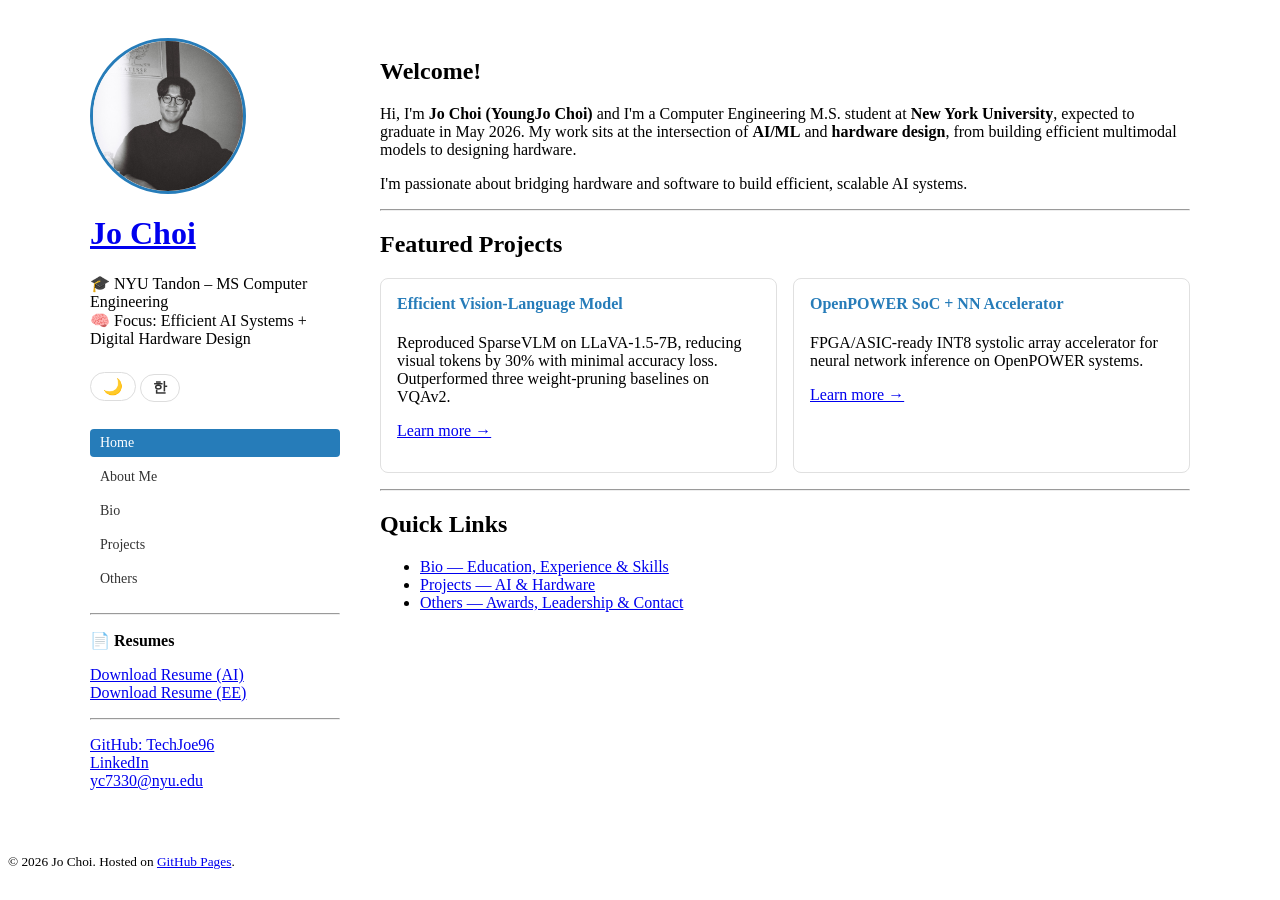
==== index.html @ 88637411 "Initial portfolio site" ====
<!DOCTYPE html>
<html lang="en-US">
<head>
  <meta charset="UTF-8">
  <meta http-equiv="X-UA-Compatible" content="IE=edge">
  <meta name="viewport" content="width=device-width, initial-scale=1">
  <title>Jo Choi — Home</title>
  <link rel="stylesheet" href="https://pages-themes.github.io/minimal/assets/css/style.css">
  <link rel="stylesheet" href="assets/css/custom.css">
</head>
<body>
  <div class="wrapper">
    <header>
      <img src="assets/img/profile.JPEG" alt="Jo Choi" class="profile-img"
           onerror="this.onerror=null; this.src='assets/img/profile.svg';">
      <h1><a href="index.html">Jo Choi</a></h1>
      <p data-i18n-html="sidebar.tagline">🎓 NYU Tandon – MS Computer Engineering<br>🧠 Focus: Efficient AI Systems + Digital Hardware Design</p>

      <button id="dark-mode-toggle" class="dark-toggle" title="Toggle dark mode">
        <span id="toggle-icon">🌙</span>
      </button>
      <button id="lang-toggle" class="lang-toggle" title="Toggle language">한</button>

      <nav class="site-nav">
        <a href="index.html" class="nav-link active" data-i18n="nav.home">Home</a>
        <a href="about.html" class="nav-link" data-i18n="nav.about">About Me</a>
        <a href="bio.html" class="nav-link" data-i18n="nav.bio">Bio</a>
        <a href="projects.html" class="nav-link" data-i18n="nav.projects">Projects</a>
        <a href="others.html" class="nav-link" data-i18n="nav.others">Others</a>
      </nav>

      <hr>

      <p class="view" style="font-weight: 600; margin-bottom: 4px;" data-i18n="sidebar.resumes">📄 Resumes</p>
      <p class="view">
        <a href="assets/docs/Jo_Choi_Resume_AI.pdf" target="_blank" data-i18n="sidebar.resume-ai">Download Resume (AI)</a><br>
        <a href="assets/docs/Jo_Choi_Resume_EE.pdf" target="_blank" data-i18n="sidebar.resume-ee">Download Resume (EE)</a>
      </p>

      <hr>

      <p class="view">
        <a href="https://github.com/TechJoe96">GitHub: TechJoe96</a><br>
        <a href="https://www.linkedin.com/in/youngjo-choi-477787263/">LinkedIn</a><br>
        <a href="mailto:yc7330@nyu.edu">yc7330@nyu.edu</a>
      </p>
    </header>

    <section>
      <h1 data-i18n="index.welcome">Welcome!</h1>

      <p data-i18n-html="index.intro">Hi, I'm <strong>Jo Choi (YoungJo Choi)</strong>
        and I'm a Computer Engineering M.S. student at <strong>New York University</strong>, expected to graduate in May 2026.
        My work sits at the intersection of <strong>AI/ML</strong> and <strong>hardware design</strong>,
        from building efficient multimodal models to designing hardware.</p>

      <p data-i18n-html="index.passion">I'm passionate about bridging hardware and software to build efficient, scalable AI systems.</p>

      <hr>

      <h2 data-i18n="index.featured">Featured Projects</h2>

      <div class="featured-grid">
        <div class="featured-item">
          <h4 data-i18n="index.feat-vlm-title">Efficient Vision-Language Model</h4>
          <p data-i18n="index.feat-vlm-desc">Reproduced SparseVLM on LLaVA-1.5-7B, reducing visual tokens by 30% with minimal accuracy loss. Outperformed three weight-pruning baselines on VQAv2.</p>
          <p><a href="projects.html" data-i18n="index.learn-more">Learn more →</a></p>
        </div>
        <div class="featured-item">
          <h4 data-i18n="index.feat-soc-title">OpenPOWER SoC + NN Accelerator</h4>
          <p data-i18n="index.feat-soc-desc">FPGA/ASIC-ready INT8 systolic array accelerator for neural network inference on OpenPOWER systems.</p>
          <p><a href="projects.html" data-i18n="index.learn-more">Learn more →</a></p>
        </div>
      </div>

      <hr>

      <h2 data-i18n="index.quick-links">Quick Links</h2>
      <ul>
        <li><a href="bio.html" data-i18n="index.link-bio">Bio — Education, Experience &amp; Skills</a></li>
        <li><a href="projects.html" data-i18n="index.link-projects">Projects — AI &amp; Hardware</a></li>
        <li><a href="others.html" data-i18n="index.link-others">Others — Awards, Leadership &amp; Contact</a></li>
      </ul>
    </section>
  </div>

  <footer>
    <p><small data-i18n-html="footer">&copy; 2026 Jo Choi. Hosted on <a href="https://pages.github.com">GitHub Pages</a>.</small></p>
  </footer>

  <script src="assets/js/main.js"></script>
  <script src="assets/js/lang.js"></script>
</body>
</html>
---- assets/css/custom.css ----
/* Profile image */
.profile-img {
  width: 150px;
  height: 150px;
  border-radius: 50%;
  object-fit: cover;
  border: 3px solid #267CB9;
  margin-bottom: 12px;
  display: block;
}

body.dark-mode .profile-img {
  border-color: #64b5f6;
}

/* Navigation */
.site-nav {
  margin: 20px 0;
  display: flex;
  flex-direction: column;
  gap: 6px;
}

.nav-link {
  display: block;
  padding: 6px 10px;
  color: #333;
  text-decoration: none;
  border-radius: 4px;
  font-size: 14px;
  font-weight: 500;
  transition: background 0.2s, color 0.2s;
}

.nav-link:hover {
  background: #f0f0f0;
  color: #267CB9;
}

.nav-link.active {
  background: #267CB9;
  color: #fff;
}

/* Section styling */
.section-block {
  margin-bottom: 30px;
}

.section-block h2 {
  border-bottom: 2px solid #267CB9;
  padding-bottom: 6px;
  margin-bottom: 16px;
}

/* Timeline items */
.timeline-item {
  margin-bottom: 20px;
  padding-left: 16px;
  border-left: 3px solid #ddd;
}

.timeline-item:hover {
  border-left-color: #267CB9;
}

.timeline-item h3 {
  margin-bottom: 2px;
  font-size: 16px;
}

.timeline-item .date {
  color: #777;
  font-size: 13px;
  margin-bottom: 6px;
}

.timeline-item p, .timeline-item ul {
  font-size: 14px;
}

/* Project cards */
.project-card {
  border: 1px solid #e0e0e0;
  border-radius: 8px;
  padding: 20px;
  margin-bottom: 20px;
  transition: box-shadow 0.2s;
}

.project-card:hover {
  box-shadow: 0 2px 12px rgba(0,0,0,0.1);
}

.project-card h3 {
  margin-top: 0;
  color: #333;
}

.project-card h3 a {
  color: #267CB9;
  text-decoration: none;
}

.project-card h3 a:hover {
  text-decoration: underline;
}

.project-card .course-link {
  display: inline-block;
  margin-bottom: 6px;
  font-size: 12px;
}

/* GitHub repo button style */
.repo-btn {
  display: inline-block;
  padding: 4px 12px;
  font-size: 13px;
  color: #fff;
  background-color: #333;
  border-radius: 5px;
  text-decoration: none;
  margin-bottom: 8px;
  transition: background-color 0.2s;
}
.repo-btn:hover {
  background-color: #555;
  color: #fff;
  text-decoration: none;
}
body.dark-mode .repo-btn {
  background-color: #555;
  color: #e0e0e0;
}
body.dark-mode .repo-btn:hover {
  background-color: #777;
}
td .repo-btn {
  margin-top: 4px;
  font-size: 11px;
  padding: 2px 8px;
}

.project-meta {
  font-size: 14px;
  margin-bottom: 10px;
}

.meta-row {
  display: flex;
  align-items: baseline;
  gap: 8px;
  padding: 2px 0;
  color: #555;
}

.meta-label {
  font-size: 12px;
  font-weight: 600;
  color: #888;
  min-width: 60px;
  text-transform: uppercase;
  letter-spacing: 0.5px;
}

body.dark-mode .meta-row {
  color: #bbb;
}

body.dark-mode .meta-label {
  color: #777;
}

.project-card .tech-stack {
  margin-top: 10px;
}

.tag {
  display: inline-block;
  background: #e8f4fd;
  color: #267CB9;
  padding: 2px 8px;
  border-radius: 12px;
  font-size: 12px;
  margin: 2px 4px 2px 0;
}

/* Skills grid */
.skills-grid {
  display: grid;
  grid-template-columns: 1fr 1fr;
  gap: 16px;
  margin-bottom: 24px;
}

.skill-category h4 {
  margin-bottom: 6px;
  color: #444;
}

.skill-category p {
  font-size: 13px;
  color: #333;
}

.skill-category p a {
  color: #267CB9;
  text-decoration: none;
  font-weight: 500;
}

.skill-category p a:hover {
  text-decoration: underline;
}

/* Featured section on home */
.featured-grid {
  display: grid;
  grid-template-columns: 1fr 1fr;
  gap: 16px;
  margin: 16px 0;
}

.featured-item {
  border: 1px solid #e0e0e0;
  border-radius: 8px;
  padding: 16px;
}

.featured-item h4 {
  margin-top: 0;
  color: #267CB9;
}

/* Courses table */
.courses-table {
  width: 100%;
  border-collapse: collapse;
  margin: 12px 0;
  font-size: 14px;
}

.courses-table th, .courses-table td {
  border: 1px solid #e0e0e0;
  padding: 8px 12px;
  text-align: left;
}

.courses-table th {
  background: #267CB9;
  color: #fff;
}

.courses-table tr:nth-child(even) {
  background: #f9f9f9;
}

/* Course project links */
.course-link {
  font-size: 11px;
  color: #267CB9;
  text-decoration: none;
  font-weight: 500;
  opacity: 0.7;
  transition: opacity 0.2s;
}

.course-link:hover {
  opacity: 1;
  text-decoration: underline;
}

/* Project detail clickable title */
.project-detail-link {
  color: #267CB9;
  text-decoration: none;
  font-size: inherit;
  font-weight: inherit;
}
h3 .project-detail-link {
  cursor: pointer;
}
.project-detail-link:hover {
  opacity: 0.7;
}
body.dark-mode .project-detail-link {
  color: #64b5f6;
}

/* Clickable course detail link */
.course-detail-link {
  color: #267CB9;
  text-decoration: none;
  cursor: pointer;
  border-bottom: none;
}
.course-detail-link:hover {
  text-decoration: none;
  opacity: 0.7;
}
body.dark-mode .course-detail-link {
  color: #64b5f6;
  border-bottom-color: #64b5f6;
}

/* Course modal content */
.course-modal-content {
  max-width: 500px;
}
.course-modal-content p {
  font-size: 14px;
  line-height: 1.6;
  color: #444;
  margin-top: 12px;
}
body.dark-mode .course-modal-content p {
  color: #ddd;
}
.course-modal-img {
  max-width: 100%;
  border-radius: 8px;
  margin-top: 12px;
}

body.dark-mode .course-link {
  color: #64b5f6;
}

/* Language toggle button */
.lang-toggle {
  background: none;
  border: 1px solid #ddd;
  border-radius: 20px;
  padding: 4px 12px;
  cursor: pointer;
  font-size: 14px;
  font-weight: 600;
  margin: 4px 0;
  transition: background 0.2s, border-color 0.2s;
  color: #333;
}
.lang-toggle:hover {
  background: #f0f0f0;
}
body.dark-mode .lang-toggle {
  border-color: #555;
  color: #e0e0e0;
}
body.dark-mode .lang-toggle:hover {
  background: #2a2a4a;
}

/* Dark mode toggle button */
.dark-toggle {
  background: none;
  border: 1px solid #ddd;
  border-radius: 20px;
  padding: 4px 12px;
  cursor: pointer;
  font-size: 16px;
  margin: 8px 0;
  transition: background 0.2s, border-color 0.2s;
}

.dark-toggle:hover {
  background: #f0f0f0;
}

/* ========== DARK MODE ========== */
body.dark-mode {
  background-color: #1a1a2e;
  color: #e0e0e0;
}

body.dark-mode .wrapper header h1 a,
body.dark-mode h1, body.dark-mode h2, body.dark-mode h3, body.dark-mode h4 {
  color: #e0e0e0;
}

body.dark-mode .wrapper header p {
  color: #aaa;
}

body.dark-mode p, body.dark-mode li, body.dark-mode strong, body.dark-mode b,
body.dark-mode span, body.dark-mode td, body.dark-mode th {
  color: #e0e0e0;
}

body.dark-mode a {
  color: #64b5f6;
}

body.dark-mode hr {
  border-color: #333;
}

body.dark-mode .nav-link {
  color: #ccc;
}

body.dark-mode .nav-link:hover {
  background: #2a2a4a;
  color: #64b5f6;
}

body.dark-mode .nav-link.active {
  background: #1565c0;
  color: #fff;
}

body.dark-mode .dark-toggle {
  border-color: #555;
  color: #e0e0e0;
}

body.dark-mode .dark-toggle:hover {
  background: #2a2a4a;
}

body.dark-mode .project-card {
  border-color: #333;
  background: #16213e;
}

body.dark-mode .project-card:hover {
  box-shadow: 0 2px 12px rgba(0,0,0,0.4);
}

body.dark-mode .project-card h3 {
  color: #e0e0e0;
}

body.dark-mode .project-card h3 a {
  color: #64b5f6;
}

body.dark-mode .tag {
  background: #1a3a5c;
  color: #64b5f6;
}

body.dark-mode .timeline-item {
  border-left-color: #444;
}

body.dark-mode .timeline-item:hover {
  border-left-color: #64b5f6;
}

body.dark-mode .timeline-item .date {
  color: #999;
}

body.dark-mode .featured-item {
  border-color: #333;
  background: #16213e;
}

body.dark-mode .featured-item h4 {
  color: #64b5f6;
}

body.dark-mode .skill-category h4 {
  color: #bbb;
}

body.dark-mode .skill-category p {
  color: #ccc;
}

body.dark-mode .skill-category p a {
  color: #64b5f6;
}

body.dark-mode .section-block h2 {
  border-bottom-color: #1565c0;
}

body.dark-mode .courses-table th {
  background: #1565c0;
}

body.dark-mode .courses-table td {
  border-color: #333;
}

body.dark-mode .courses-table tr:nth-child(even) {
  background: #16213e;
}

body.dark-mode footer small, body.dark-mode footer a {
  color: #777;
}

/* Collapsible coursework */
.collapsible-course {
  margin-bottom: 12px;
  border: 1px solid #e0e0e0;
  border-radius: 8px;
  overflow: hidden;
}

.collapsible-course summary {
  padding: 12px 16px;
  font-size: 16px;
  font-weight: 600;
  cursor: pointer;
  background: #f6f8fa;
  color: #267CB9;
  list-style: none;
  display: flex;
  align-items: center;
  gap: 8px;
}

.collapsible-course summary::-webkit-details-marker {
  display: none;
}

.collapsible-course summary::before {
  content: "▸";
  font-size: 14px;
  transition: transform 0.2s;
}

.collapsible-course[open] summary::before {
  transform: rotate(90deg);
}

.collapsible-course summary:hover {
  background: #eef3f8;
}

.collapsible-course .courses-table {
  margin: 0;
  border-top: 1px solid #e0e0e0;
}

/* Skill grouped sub-tables */
.skill-subtables {
  padding: 8px 16px 12px;
}
.skill-group-title {
  font-size: 13px;
  font-weight: 700;
  text-transform: uppercase;
  letter-spacing: 0.5px;
  color: #555;
  margin: 14px 0 6px;
  padding-bottom: 4px;
  border-bottom: 1px solid #e0e0e0;
}
.skill-subtables table {
  width: 100%;
  margin: 0 0 4px;
  border-collapse: collapse;
}
.skill-subtables table td {
  padding: 4px 8px;
  font-size: 13px;
  border: none;
}
.skill-subtables table td:first-child {
  font-weight: 600;
  color: #333;
  white-space: nowrap;
  width: 160px;
}
.skill-subtables table td:last-child {
  color: #555;
}
body.dark-mode .skill-group-title {
  color: #aaa;
  border-bottom-color: #333;
}
body.dark-mode .skill-subtables table td:first-child {
  color: #e0e0e0;
}
body.dark-mode .skill-subtables table td:last-child {
  color: #bbb;
}

/* Nested collapsible sub-groups */
.collapsible-nested {
  margin: 6px 0;
  border: 1px solid #e8e8e8;
  border-radius: 6px;
  overflow: hidden;
}
.collapsible-nested summary {
  padding: 8px 12px;
  font-size: 13px;
  font-weight: 700;
  text-transform: uppercase;
  letter-spacing: 0.5px;
  color: #555;
  cursor: pointer;
  background: #fafafa;
  list-style: none;
  display: flex;
  align-items: center;
  gap: 6px;
}
.collapsible-nested summary::-webkit-details-marker {
  display: none;
}
.collapsible-nested summary::before {
  content: "▸";
  font-size: 12px;
  transition: transform 0.2s;
}
.collapsible-nested[open] summary::before {
  transform: rotate(90deg);
}
.collapsible-nested summary:hover {
  background: #f0f0f0;
}
.collapsible-nested table {
  border-top: 1px solid #e8e8e8;
}
body.dark-mode .collapsible-nested {
  border-color: #333;
}
body.dark-mode .collapsible-nested summary {
  background: #1a2a3a;
  color: #aaa;
}
body.dark-mode .collapsible-nested summary:hover {
  background: #1e3348;
}
body.dark-mode .collapsible-nested table {
  border-top-color: #333;
}

body.dark-mode .collapsible-course {
  border-color: #333;
}

body.dark-mode .collapsible-course summary {
  background: #16213e;
  color: #64b5f6;
}

body.dark-mode .collapsible-course summary:hover {
  background: #1a3a5c;
}

body.dark-mode .collapsible-course .courses-table {
  border-top-color: #333;
}

/* Table of contents */
.toc {
  display: flex;
  flex-direction: column;
  gap: 0;
  margin: 16px 0 24px;
  border: 1px solid #e0e0e0;
  border-radius: 8px;
  overflow: hidden;
}

.toc a {
  display: flex;
  align-items: center;
  gap: 10px;
  padding: 12px 16px;
  font-weight: 600;
  font-size: 15px;
  color: #267CB9;
  text-decoration: none;
  border-bottom: 1px solid #e0e0e0;
  transition: background 0.2s;
}

.toc a:last-child {
  border-bottom: none;
}

.toc a::before {
  content: "▹";
  font-size: 14px;
  color: #267CB9;
}

.toc a:hover {
  background: #f0f7ff;
}

body.dark-mode .toc {
  border-color: #333;
}

body.dark-mode .toc a {
  color: #64b5f6;
  border-bottom-color: #333;
}

body.dark-mode .toc a::before {
  color: #64b5f6;
}

body.dark-mode .toc a:hover {
  background: #1a3a5c;
}

/* Wrapper layout override — add gap between sidebar and content */
.wrapper {
  display: flex !important;
  gap: 40px;
  max-width: 1100px;
  margin: 0 auto;
  padding: 30px 20px;
}

.wrapper header {
  flex: 0 0 250px;
  max-width: 250px;
  width: 250px !important;
  float: none !important;
  position: static !important;
}

.wrapper section {
  flex: 1;
  min-width: 0;
  width: auto !important;
  float: none !important;
  max-width: none !important;
}

/* Fun quote */
.fun-quote {
  border-left: 4px solid #267CB9;
  background: #f6f8fa;
  padding: 16px 20px;
  margin: 16px 0;
  font-style: italic;
  font-size: 15px;
  color: #444;
  border-radius: 0 8px 8px 0;
}
body.dark-mode .fun-quote {
  background: #16213e;
  border-left-color: #64b5f6;
  color: #ddd;
}

/* Travel timeline */
.travel-timeline-container {
  max-height: 500px;
  overflow-y: auto;
  border: 1px solid #e0e0e0;
  border-radius: 8px;
  padding: 20px 16px;
  margin: 16px 0;
}
body.dark-mode .travel-timeline-container {
  border-color: #333;
}
.travel-timeline {
  position: relative;
  padding-left: 24px;
}
.travel-timeline::before {
  content: "";
  position: absolute;
  left: 8px;
  top: 0;
  bottom: 0;
  width: 2px;
  background: #267CB9;
}
body.dark-mode .travel-timeline::before {
  background: #64b5f6;
}
.travel-item {
  position: relative;
  padding: 10px 0 10px 20px;
  transition: background 0.2s;
  border-radius: 6px;
  margin-left: -8px;
  padding-left: 28px;
}
.travel-item[data-trip]:hover {
  background: #f0f7ff;
}
body.dark-mode .travel-item[data-trip]:hover {
  background: #1a3a5c;
}
.travel-dot {
  position: absolute;
  left: 0;
  top: 16px;
  width: 10px;
  height: 10px;
  background: #267CB9;
  border-radius: 50%;
  border: 2px solid #fff;
  z-index: 1;
}
body.dark-mode .travel-dot {
  background: #64b5f6;
  border-color: #0d1b2a;
}
.milestone-dot {
  width: 14px;
  height: 14px;
  background: #e74c3c;
  top: 14px;
  left: -2px;
}
body.dark-mode .milestone-dot {
  background: #ff6b6b;
}
.travel-date {
  font-size: 12px;
  font-weight: 700;
  color: #888;
  text-transform: uppercase;
  letter-spacing: 0.5px;
}
.travel-location {
  font-size: 14px;
  font-weight: 600;
  color: #333;
  margin-top: 2px;
}
body.dark-mode .travel-location {
  color: #e0e0e0;
}
.travel-milestone .travel-location {
  color: #e74c3c;
  font-weight: 700;
}
body.dark-mode .travel-milestone .travel-location {
  color: #ff6b6b;
}
.travel-hint {
  font-size: 12px;
  color: #999;
  margin-top: 8px;
}

/* Travel modal */
.travel-modal {
  position: fixed;
  top: 0; left: 0; right: 0; bottom: 0;
  background: rgba(0,0,0,0.6);
  z-index: 1000;
  display: flex;
  align-items: center;
  justify-content: center;
}
.travel-modal-content {
  background: #fff;
  border-radius: 12px;
  padding: 24px;
  max-width: 600px;
  width: 90%;
  max-height: 80vh;
  overflow-y: auto;
  position: relative;
  display: flex;
  flex-direction: column;
}
.modal-slideshow {
  flex: 1;
  min-height: 0;
  overflow-y: auto;
}
#spotify-player {
  flex-shrink: 0;
  margin-top: 10px;
}
body.dark-mode .travel-modal-content {
  background: #1a1a2e;
  color: #e0e0e0;
}
.travel-modal-close {
  position: absolute;
  top: 12px;
  right: 16px;
  font-size: 24px;
  cursor: pointer;
  color: #888;
  line-height: 1;
}
.travel-modal-close:hover {
  color: #333;
}
body.dark-mode .travel-modal-close:hover {
  color: #fff;
}
.modal-placeholder {
  text-align: center;
  color: #999;
  padding: 40px 20px;
  font-size: 14px;
}
.modal-placeholder code {
  background: #f0f0f0;
  padding: 2px 6px;
  border-radius: 4px;
  font-size: 12px;
}
body.dark-mode .modal-placeholder code {
  background: #333;
}

/* Slideshow */
.slideshow-wrapper {
  position: relative;
  display: flex;
  align-items: center;
  justify-content: center;
  min-height: 200px;
}
.slideshow-img {
  max-width: 100%;
  max-height: 60vh;
  border-radius: 8px;
  object-fit: contain;
}
.slide-btn {
  position: absolute;
  top: 50%;
  transform: translateY(-50%);
  background: rgba(0,0,0,0.5);
  color: #fff;
  border: none;
  font-size: 24px;
  padding: 8px 14px;
  cursor: pointer;
  border-radius: 4px;
  z-index: 2;
}
.slide-btn:hover {
  background: rgba(0,0,0,0.8);
}
.slide-prev { left: 8px; }
.slide-next { right: 8px; }
.slide-counter {
  text-align: center;
  font-size: 13px;
  color: #888;
  margin-top: 8px;
}

/* Responsive */
@media (max-width: 767px) {
  .skills-grid, .featured-grid {
    grid-template-columns: 1fr;
  }
  .wrapper {
    flex-direction: column;
    gap: 20px;
    padding: 20px 15px;
  }
  .wrapper header {
    flex: none;
    max-width: 100%;
    width: 100% !important;
  }
}
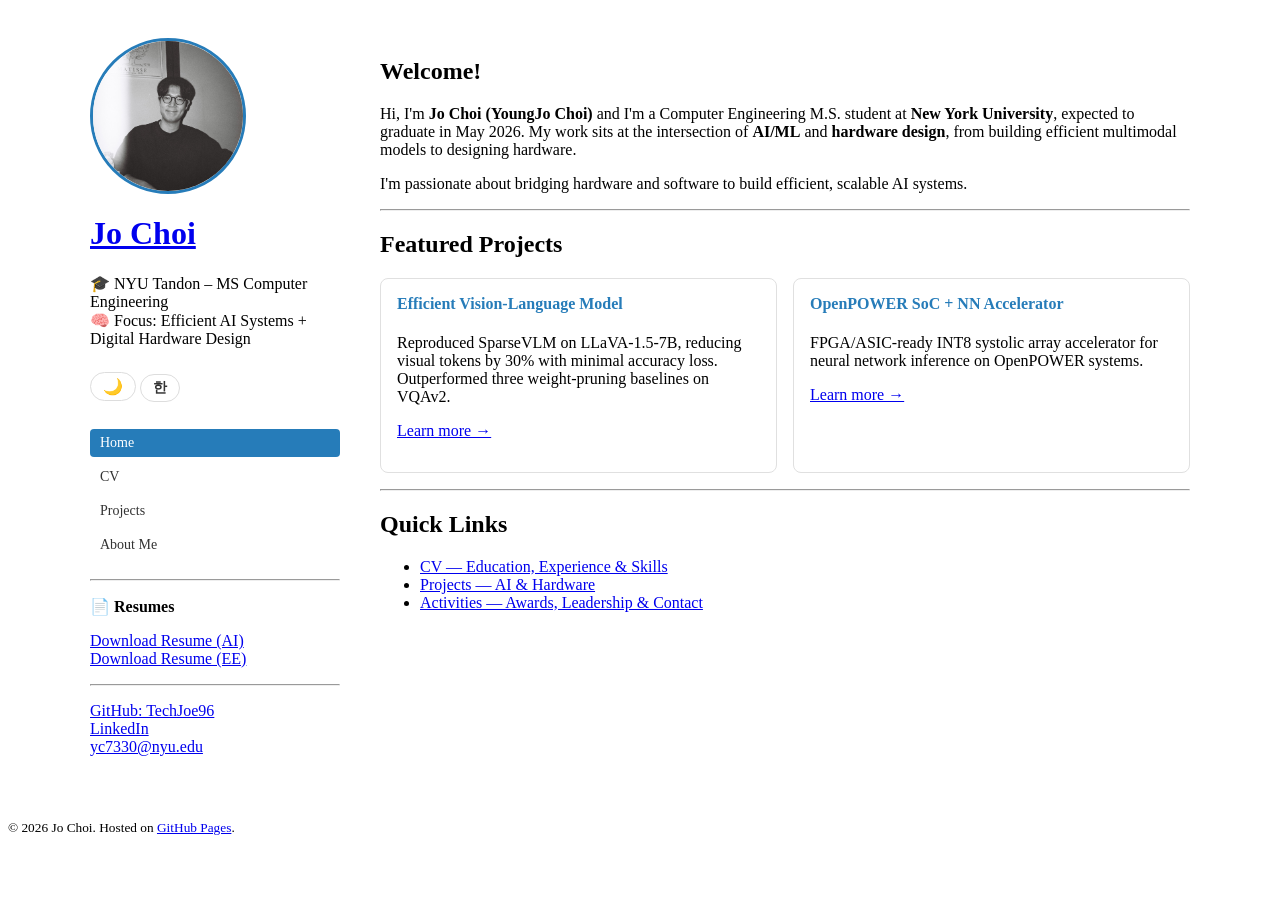
==== commit 72f5e5f7: "update" ====
--- a/index.html
+++ b/index.html
@@ -1,6 +1,14 @@
 <!DOCTYPE html>
 <html lang="en-US">
 <head>
+  <!-- Google tag (gtag.js) -->
+  <script async src="https://www.googletagmanager.com/gtag/js?id=G-R84Y4G854X"></script>
+  <script>
+    window.dataLayer = window.dataLayer || [];
+    function gtag(){dataLayer.push(arguments);}
+    gtag('js', new Date());
+    gtag('config', 'G-R84Y4G854X');
+  </script>
   <meta charset="UTF-8">
   <meta http-equiv="X-UA-Compatible" content="IE=edge">
   <meta name="viewport" content="width=device-width, initial-scale=1">
@@ -23,10 +31,9 @@
 
       <nav class="site-nav">
         <a href="index.html" class="nav-link active" data-i18n="nav.home">Home</a>
+        <a href="bio.html" class="nav-link" data-i18n="nav.bio">CV</a>
+        <a href="projects.html" class="nav-link" data-i18n="nav.projects">Projects</a>
         <a href="about.html" class="nav-link" data-i18n="nav.about">About Me</a>
-        <a href="bio.html" class="nav-link" data-i18n="nav.bio">Bio</a>
-        <a href="projects.html" class="nav-link" data-i18n="nav.projects">Projects</a>
-        <a href="others.html" class="nav-link" data-i18n="nav.others">Others</a>
       </nav>
 
       <hr>
@@ -79,7 +86,7 @@
       <ul>
         <li><a href="bio.html" data-i18n="index.link-bio">Bio — Education, Experience &amp; Skills</a></li>
         <li><a href="projects.html" data-i18n="index.link-projects">Projects — AI &amp; Hardware</a></li>
-        <li><a href="others.html" data-i18n="index.link-others">Others — Awards, Leadership &amp; Contact</a></li>
+        <li><a href="bio.html#activities" data-i18n="index.link-others">Activities — Awards, Leadership &amp; Contact</a></li>
       </ul>
     </section>
   </div>
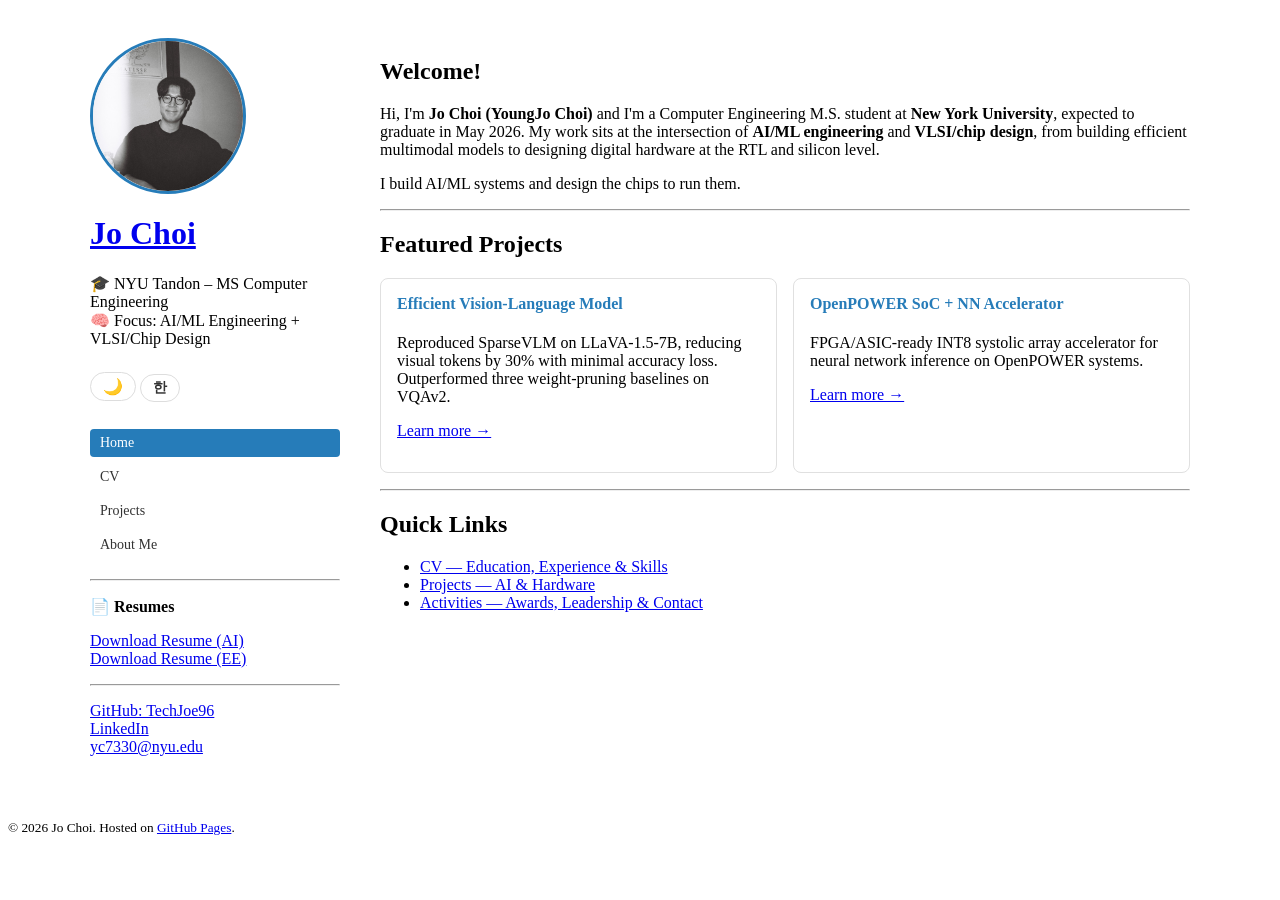
==== commit d719907c: "update" ====
--- a/index.html
+++ b/index.html
@@ -22,7 +22,7 @@
       <img src="assets/img/profile.JPEG" alt="Jo Choi" class="profile-img"
            onerror="this.onerror=null; this.src='assets/img/profile.svg';">
       <h1><a href="index.html">Jo Choi</a></h1>
-      <p data-i18n-html="sidebar.tagline">🎓 NYU Tandon – MS Computer Engineering<br>🧠 Focus: Efficient AI Systems + Digital Hardware Design</p>
+      <p data-i18n-html="sidebar.tagline">🎓 NYU Tandon – MS Computer Engineering<br>🧠 Focus: AI/ML Engineering + VLSI/Chip Design</p>
 
       <button id="dark-mode-toggle" class="dark-toggle" title="Toggle dark mode">
         <span id="toggle-icon">🌙</span>
@@ -58,10 +58,10 @@
 
       <p data-i18n-html="index.intro">Hi, I'm <strong>Jo Choi (YoungJo Choi)</strong>
         and I'm a Computer Engineering M.S. student at <strong>New York University</strong>, expected to graduate in May 2026.
-        My work sits at the intersection of <strong>AI/ML</strong> and <strong>hardware design</strong>,
-        from building efficient multimodal models to designing hardware.</p>
+        My work sits at the intersection of <strong>AI/ML engineering</strong> and <strong>VLSI/chip design</strong>,
+        from building efficient multimodal models to designing digital hardware at the RTL and silicon level.</p>
 
-      <p data-i18n-html="index.passion">I'm passionate about bridging hardware and software to build efficient, scalable AI systems.</p>
+      <p data-i18n-html="index.passion">I build AI/ML systems and design the chips to run them.</p>
 
       <hr>
 
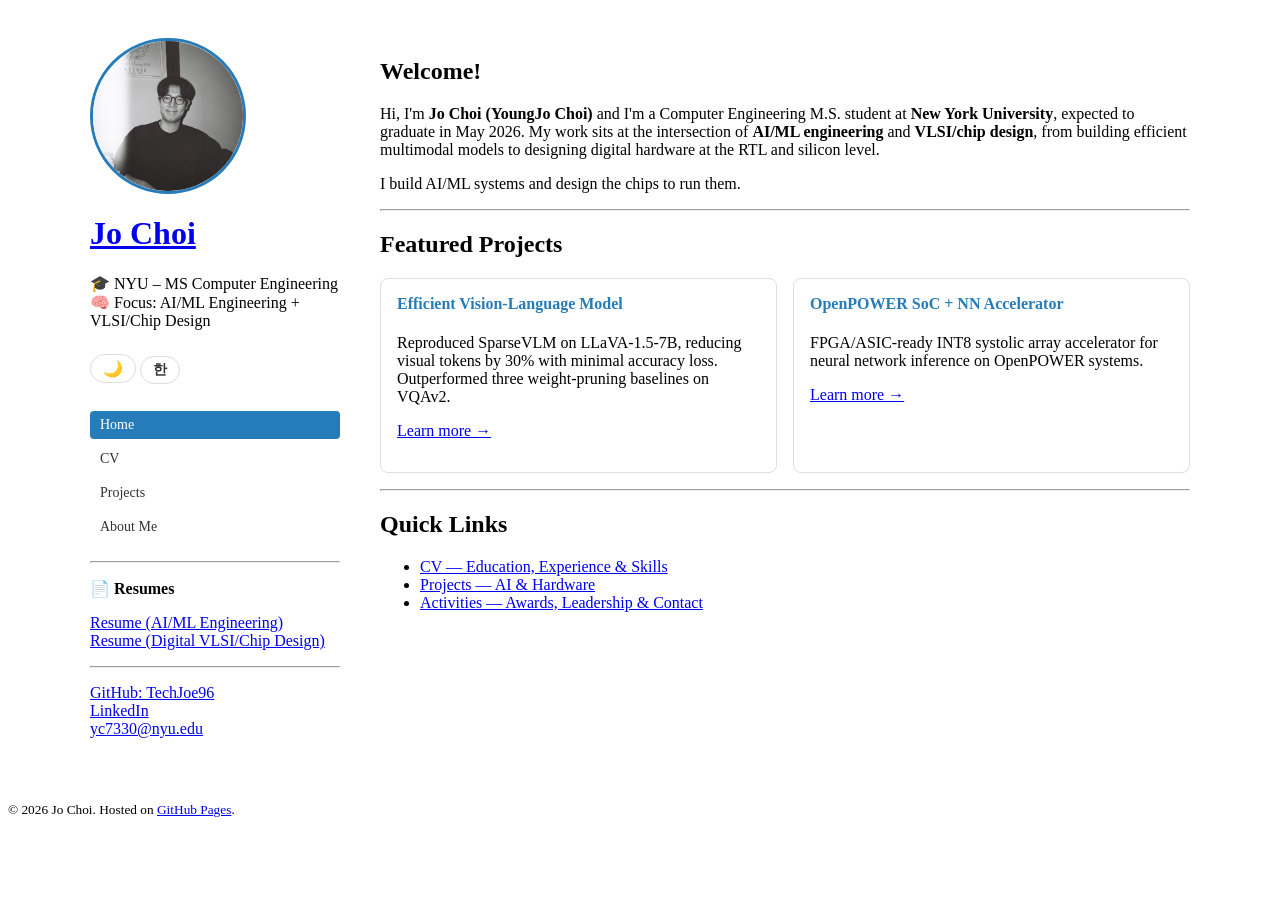
==== commit 57a30c68: "update" ====
--- a/index.html
+++ b/index.html
@@ -22,7 +22,7 @@
       <img src="assets/img/profile.JPEG" alt="Jo Choi" class="profile-img"
            onerror="this.onerror=null; this.src='assets/img/profile.svg';">
       <h1><a href="index.html">Jo Choi</a></h1>
-      <p data-i18n-html="sidebar.tagline">🎓 NYU Tandon – MS Computer Engineering<br>🧠 Focus: AI/ML Engineering + VLSI/Chip Design</p>
+      <p data-i18n-html="sidebar.tagline">🎓 NYU – MS Computer Engineering<br>🧠 Focus: AI/ML Engineering + VLSI/Chip Design</p>
 
       <button id="dark-mode-toggle" class="dark-toggle" title="Toggle dark mode">
         <span id="toggle-icon">🌙</span>
@@ -40,8 +40,8 @@
 
       <p class="view" style="font-weight: 600; margin-bottom: 4px;" data-i18n="sidebar.resumes">📄 Resumes</p>
       <p class="view">
-        <a href="assets/docs/Jo_Choi_Resume_AI.pdf" target="_blank" data-i18n="sidebar.resume-ai">Download Resume (AI)</a><br>
-        <a href="assets/docs/Jo_Choi_Resume_EE.pdf" target="_blank" data-i18n="sidebar.resume-ee">Download Resume (EE)</a>
+        <a href="assets/docs/Jo_Choi_Resume_AI.pdf" target="_blank" data-i18n="sidebar.resume-ai">Resume (AI/ML Engineering)</a><br>
+        <a href="assets/docs/Jo_Choi_Resume_EE.pdf" target="_blank" data-i18n="sidebar.resume-ee">Resume (Digital VLSI/Chip Design)</a>
       </p>
 
       <hr>
